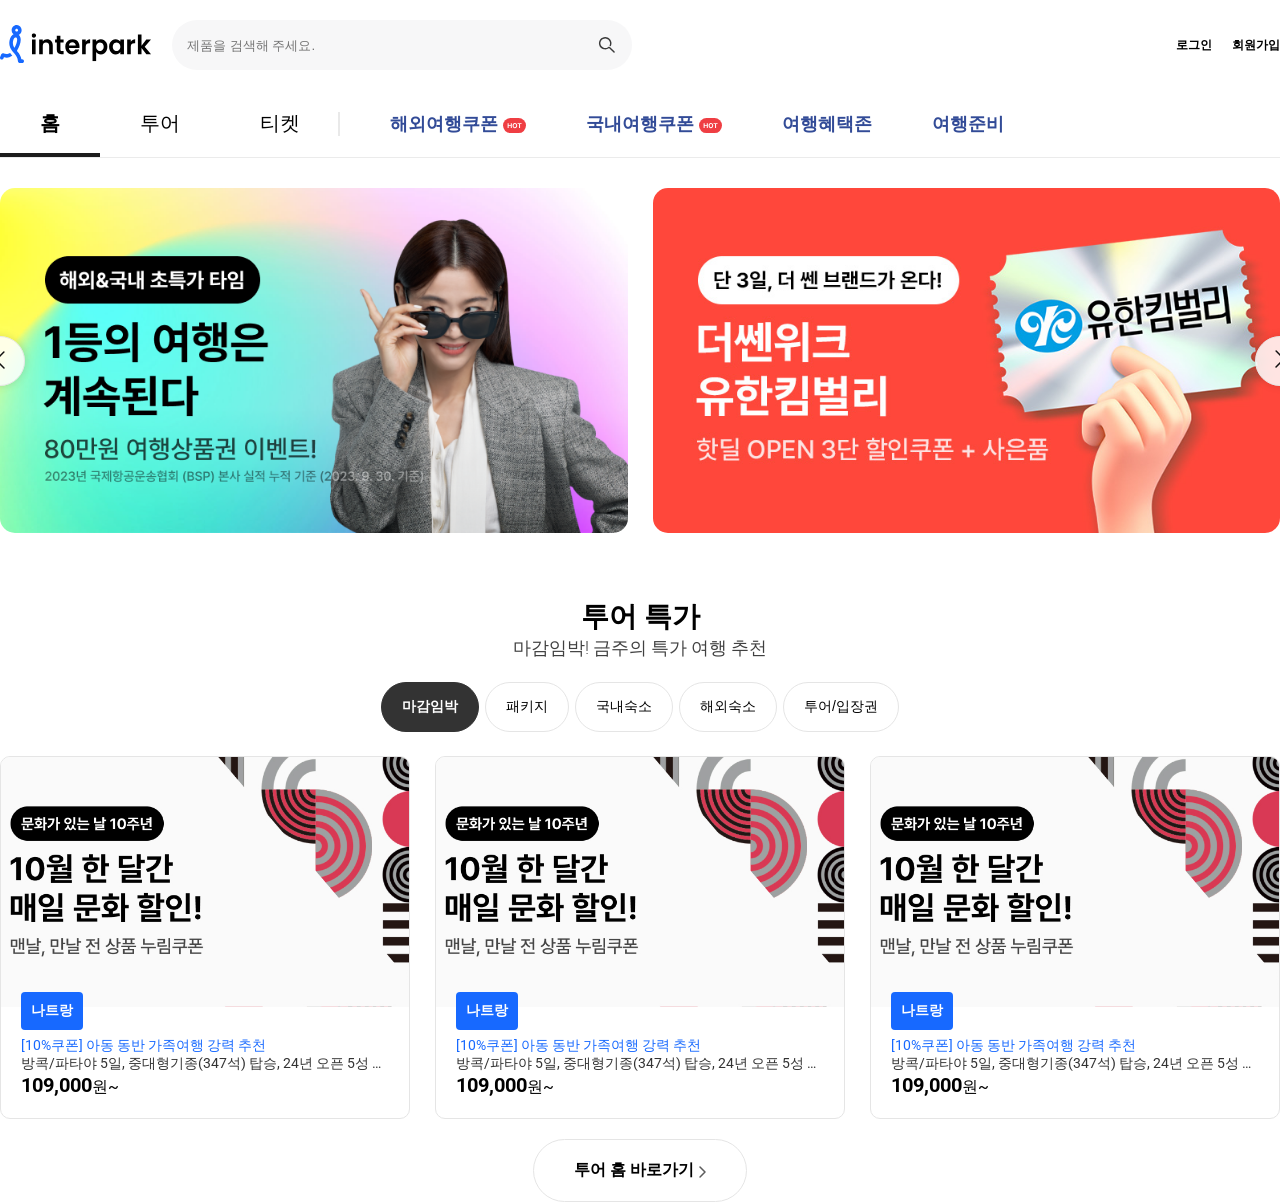
==== public/index.html @ 7f4642c9 "js_01(5/19)" ====
<!DOCTYPE html>
<html lang="ko">
  <head>
    <meta charset="UTF-8" />
    <meta name="viewport" content="width=device-width, initial-scale=1.0" />
    <title>나의 til</title>
    <link rel="stylesheet" href="css/common.css" />
    <link rel="stylesheet" href="css/header.css" />
    <link rel="stylesheet" href="css/banner.css" />
    <link rel="stylesheet" href="css/tour.css" />
    <!-- js 초기 코드  -->
    <script src="js/index.js"></script>
    <script src="js/header.js"></script>
  </head>

  <body>
    <!-- 전체 레이아웃  -->
    <div class="wrap">
      <!-- 상단 -->
      <header class="header">
        <div class="layout">
          <!-- 상단의 위 -->
          <div class="header_top">
            <div class="header_top_left">
              <!-- 로고 -->
              <div class="logo">
                <a href="http://www.interpark.com" target="_blank">
                  <img src="images/logo.svg" alt="로고" title="인터파크" />
                </a>
              </div>
              <!-- 제품검색 -->
              <div class="search">
                <!-- 제품 검색 API 연동 -->
                <form class="search_form">
                  <input
                    class="search_form_word"
                    type="text"
                    placeholder="제품을 검색해 주세요."
                  />
                  <input
                    class="search_form_button"
                    type="submit"
                    value="검색"
                  />
                </form>
              </div>
            </div>
            <div class="header_top_right">
              <ul class="member">
                <li><a href="#">로그인</a></li>
                <li><a href="#">회원가입</a></li>
              </ul>
            </div>
          </div>
          <!-- 상단의 아래 -->
          <div class="header_bottom">
            <div class="header_bottom_nav">
              <ul class="nav">
                <li><a href="#" class="focus">홈</a></li>
                <li><a href="#">투어</a></li>
                <li><a href="#">티켓</a></li>
              </ul>
            </div>
            <div class="header_bottom_eventmenu">
              <ul class="cupon">
                <li>
                  <a href="#">
                    해외여행쿠폰
                    <img
                      src="images/badge_hot.svg"
                      alt="해외여행쿠폰"
                      title="해외여행쿠폰"
                    />
                  </a>
                </li>
                <li>
                  <a href="#">
                    국내여행쿠폰
                    <img
                      src="images/badge_hot.svg"
                      alt="국내여행쿠폰"
                      title="국내여행쿠폰"
                    />
                  </a>
                </li>
                <li><a href="#">여행혜택존</a></li>
                <li><a href="#">여행준비</a></li>
              </ul>
            </div>
          </div>
        </div>
      </header>
      <!-- 메인 -->
      <main>
        <div class="layout">
          <!-- Banner -->
          <div class="banner">
            <div class="banner_slide">
              <div class="banner_list">
                <a href="#">
                  <img src="images/v1.png" alt="banner" title="배너" />
                </a>
              </div>
              <div class="banner_list">
                <a href="#">
                  <img src="images/v2.jpg" alt="banner2" title="배너2" />
                </a>
              </div>
            </div>

            <button class="slide_bt banner_left">
              <img src="images/slider_arrow.svg" alt="left" title="left" />
            </button>

            <button class="slide_bt banner_right">
              <img src="images/slider_arrow.svg" alt="right" title="right" />
            </button>
          </div>
          <!-- Tour -->
          <div class="tour">
            <div class="section_top">
              <h2 class="section_title">투어 특가</h2>
              <span class="section_desc">마감임박! 금주의 특가 여행 추천</span>
            </div>
            <div class="section_list">
              <!--Start 목록영역 -->
              <div class="section_category">
                <ul class="section_category_bts">
                  <li><button class="cate_focus">마감임박</button></li>
                  <li><button>패키지</button></li>
                  <li><button>국내숙소</button></li>
                  <li><button>해외숙소</button></li>
                  <li><button>투어/입장권</button></li>
                </ul>
              </div>
              <div class="section_slide">
                <!--Start 추후 JSON 데이터 연동으로 변경 예정 -->
                <div class="item">
                  <a href="#">
                    <div class="item_image">
                      <img src="images/v3.jpg" alt="나트랑" title="나트랑" />
                    </div>

                    <span class="item_name">나트랑</span>

                    <div class="item_text">
                      <span class="item_cupon">
                        [10%쿠폰] 아동 동반 가족여행 강력 추천
                      </span>
                      <p class="item_desc">
                        방콕/파타야 5일, 중대형기종(347석) 탑승, 24년 오픈 5성
                        윈덤 좀티엔 파타야,마사지 2시간,핵심일정 포함
                      </p>
                      <span class="item_price"><b>109,000</b>원~</span>
                    </div>
                  </a>
                </div>
                <div class="item">
                  <a href="#">
                    <div class="item_image">
                      <img src="images/v3.jpg" alt="나트랑" title="나트랑" />
                    </div>

                    <span class="item_name">나트랑</span>

                    <div class="item_text">
                      <span class="item_cupon">
                        [10%쿠폰] 아동 동반 가족여행 강력 추천
                      </span>
                      <p class="item_desc">
                        방콕/파타야 5일, 중대형기종(347석) 탑승, 24년 오픈 5성
                        윈덤 좀티엔 파타야,마사지 2시간,핵심일정 포함
                      </p>
                      <span class="item_price"><b>109,000</b>원~</span>
                    </div>
                  </a>
                </div>
                <div class="item">
                  <a href="#">
                    <div class="item_image">
                      <img src="images/v3.jpg" alt="나트랑" title="나트랑" />
                    </div>

                    <span class="item_name">나트랑</span>

                    <div class="item_text">
                      <span class="item_cupon">
                        [10%쿠폰] 아동 동반 가족여행 강력 추천
                      </span>
                      <p class="item_desc">
                        방콕/파타야 5일, 중대형기종(347석) 탑승, 24년 오픈 5성
                        윈덤 좀티엔 파타야,마사지 2시간,핵심일정 포함
                      </p>
                      <span class="item_price"><b>109,000</b>원~</span>
                    </div>
                  </a>
                </div>

                <!--End 추후 JSON 데이터 연동으로 변경 예정 -->
              </div>
              <!--End 목록영역 -->
            </div>
            <div class="section_bts">
              <a href="#">
                투어 홈 바로가기
                <img
                  src="images/icon_linkArrow.svg"
                  alt="투어 홈 바로가기"
                  title="투어 홈 바로가기"
                />
              </a>
            </div>
          </div>
          <!-- Trip -->
          <div></div>
          <!-- Ticket -->
          <div></div>
          <!-- Live -->
          <div></div>
        </div>
      </main>
      <!-- 하단 -->
      <footer>
        <div></div>
      </footer>
    </div>
  </body>
</html>
---- public/css/common.css ----
@charset "utf-8";
@import url("https://fonts.googleapis.com/css2?family=Noto+Sans:ital,wght@0,100..900;1,100..900&family=Roboto:ital,wght@0,100..900;1,100..900&display=swap");
* {
  margin: 0;
  padding: 0;
  box-sizing: border-box;
  outline-style: none;
}

/* 태그 선택 : 추천하는 각 태그별 기본값 */
a {
  text-decoration: none;
  /* 디자인 보고 수정 */
  color: #000000;
}
ul {
  list-style: none;
}
html {
  width: 100%;
  /* 디자인 보고 수정 */
  font-size: 12px;
}

body {
  width: 100%;
  font-size: 1rem;
  /* 디자인 보고 수정 */
  color: #000000;
  /* 글꼴이 필요로 함. */
  font-family: "Segoe UI", Roboto, Arial, "Noto Sans", sans-serif;
  letter-spacing: 0px;
  word-spacing: 0px;
}
.wrap {
  width: 100%;
}
.layout {
  max-width: 1280px;
  width: 100%;

  margin: 0 auto;
  /* margin-top: 0;
  margin-bottom: 0;
  margin-left: auto;
  margin-right: auto; */
}
---- public/css/header.css ----
.header {
  width: 100%;
  background-color: #ffffff;
  border-bottom: 1px solid #ebebeb;
}

.header_top {
  width: 100%;
  display: flex;
  justify-content: space-between;
  align-items: center;

  /* margin-top: 30px; */
  /* margin-bottom: 30px; */
  margin: 20px 0;
}

.header_top_left {
  display: flex;
  align-items: center;
  gap: 20px;
}

.logo > a > img {
  width: 152px;
  height: auto;
}

.search {
}
.search_form {
  display: flex;
  align-items: center;
  width: 460px;
}

.search_form_word {
  width: calc(100% - 50px);
  height: 50px;
  background-color: #f7f7f8;
  border: none;
  border-radius: 25px 0px 0px 25px;
  padding-left: 15px;
}
.search_form_button {
  width: 50px;
  height: 50px;
  background-color: #f7f7f8;
  border: none;
  border-radius: 0px 25px 25px 0px;
  font-size: 0;
  cursor: pointer;

  /* background-color: red;
  background-image: url("../images/btn_search.svg");
  background-repeat: no-repeat;
  background-position: center;
  background-size: 18px; */

  background: #f7f7f8 url("../images/btn_search.svg") no-repeat center;
  background-size: 18px;
}

.header_top_right {
}
.member {
  display: flex;
  gap: 20px;
}
.member > li > a {
  font-size: 12px;
  font-weight: 700;
  color: #000000;
  line-height: 16px;
}

.header_bottom {
  width: 100%;
  display: flex;
  align-items: center;
}
.header_bottom_nav {
}
.nav {
  position: relative;
  display: flex;
  gap: 0px;
}
.nav::after {
  content: "";
  display: block;
  position: absolute;
  right: 0;
  /* top: calc(100% - 50% - 24px / 2); */
  top: 50%;
  transform: translateY(-50%);

  width: 2px;
  height: 24px;
  background-color: #e9e9e9;
}

.nav li a {
  position: relative;

  display: block;
  font-size: 20px;
  font-weight: 400;
  padding: 20px 40px;
}

.nav li a.focus {
  font-weight: 700 !important;
}
.nav li a.focus::after {
  content: "";

  position: absolute;
  left: 0;
  bottom: 0;

  display: block;
  width: 100%;
  height: 4px;
  background-color: #1c1c1c;
}

.header_bottom_eventmenu {
}
.cupon {
  display: flex;
  align-items: center;
  gap: 20px;
  margin-left: 30px;
}
.cupon > li > a {
  display: flex;
  align-items: center;
  gap: 5px;

  font-size: 18px;
  font-weight: 600;
  color: #324b97;
  padding: 0 20px;
}
.cupon li a img {
  transform: translateY(10%);
}
---- public/css/banner.css ----
.banner {
  position: relative;
  margin-top: 30px;
}
.banner_slide {
  display: flex;
  gap: 25px;
}

.banner_list {
  border-radius: 15px;
  overflow: hidden;
}
/* 이미지가 영역에 가득 채워지고 비율이 유지되도록 처리  */
.banner_list img {
  width: 100%;
  height: 100%;
  /* 비율을 유지하면서 영역에 이미지 가득 채우기 */
  object-fit: cover;
  display: block;
}
.slide_bt {
  position: absolute;
  top: 50%;
  /* transform: translateY(-50%); */
  width: 50px;
  height: 50px;
  border-radius: 50%;

  cursor: pointer;

  border: 1px solid #e6e6e6;
  background-color: rgba(255, 255, 255, 0.85);
  box-shadow: 0 0 8px rgba(0, 0, 0, 0.13);
}
.banner_left {
  left: 0;
  transform: translateX(-50%) translateY(-50%) rotateY(180deg);
}
.banner_right {
  right: 0;
  transform: translateX(50%) translateY(-50%);
}
---- public/css/tour.css ----
.tour {
  margin-top: 65px;
}

.section_top {
  padding-bottom: 22px;
}
.section_title {
  text-align: center;
  font-size: 28px;
  font-weight: 700;
}
.section_desc {
  display: block;
  text-align: center;
  font-size: 18px;
  font-weight: 300;
  color: rgba(0, 0, 0, 0.75);
}
.section_list {
}
.section_category {
  display: flex;
  justify-content: center;
  padding-bottom: 24px;
}
.section_category_bts {
  display: flex;
  gap: 6px;
}
.section_category_bts > li {
}
.section_category_bts > li > button {
  border: 1px solid #e5e5e5;
  background-color: #ffffff;
  padding: 15px 20px;
  border-radius: 52px;
  cursor: pointer;

  font-size: 14px;
  font-weight: 400;
}
.section_category_bts > li > button.cate_focus {
  border: 1px solid #333333;
  color: #fff;
  background-color: #333333;
  font-weight: 700;
}

.section_slide {
  display: flex;
  gap: 25px;
  margin-bottom: 20px;
}
.item {
  position: relative;
  overflow: hidden;
  border: 1px solid #e5e5e5;
  border-radius: 10px;
}

.item > a {
}
.item_image {
  width: 100%;
  height: 250px;
  overflow: hidden;
  margin-bottom: 25px;
}

.item_image > img {
  width: 100%;
  /* 비율을 유지하면서 영역에 이미지 가득 채우기 */
  height: 100%;
  object-fit: cover;
  display: block;
}
.item_name {
  position: absolute;
  left: 20px;
  top: 235px;

  background-color: #1769ff;
  color: #fff;
  font-size: 14px;
  font-weight: 600;

  border-radius: 4px;
  padding: 10px;
}

.item_text {
  padding: 20px;
  padding-top: 5px;
}

.item_cupon {
  display: block;
  font-size: 14px;
  font-weight: 400;
  color: #1769ff;
  /* 줄내림 방지 */
  white-space: nowrap;
  /* 말줄임 처리 */
  overflow: hidden;
  text-overflow: ellipsis;
}
.item_desc {
  display: block;
  font-size: 14px;
  font-weight: 400;
  color: #333;
  /* 줄내림 방지 */
  white-space: nowrap;
  /* 말줄임 처리 */
  overflow: hidden;
  text-overflow: ellipsis;
}
.item_price {
  font-size: 16px;
  font-weight: 400;
}
.item_price > b {
  font-size: 20px;
  font-weight: 700;
}

.section_bts {
  display: flex;
  justify-content: center;
}
.section_bts > a {
  border: 1px solid #e5e5e5;
  padding: 20px 40px;
  border-radius: 40px;

  background-color: #fff;
  font-size: 16px;
  font-weight: 700;

  display: flex;
  align-items: center;
  gap: 5px;
}
.section_bts > a > img {
  transform: translateY(1px);
}
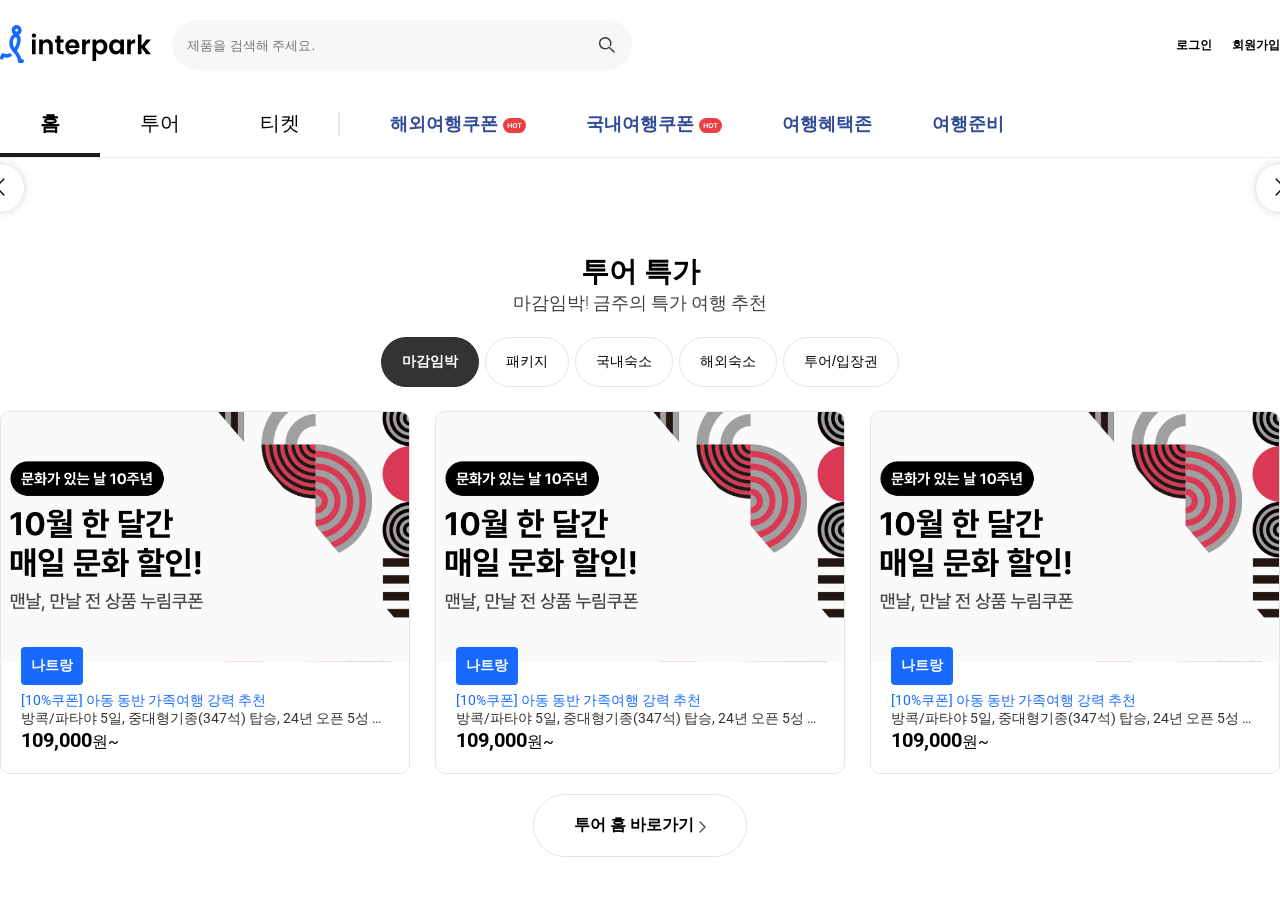
==== commit 6d7b3bb0: "5/20 수업" ====
--- a/public/index.html
+++ b/public/index.html
@@ -4,13 +4,22 @@
     <meta charset="UTF-8" />
     <meta name="viewport" content="width=device-width, initial-scale=1.0" />
     <title>나의 til</title>
+    <!-- 외부라이브러리 -->
+    <link
+      rel="stylesheet"
+      href="https://cdn.jsdelivr.net/npm/swiper@11/swiper-bundle.min.css"
+    />
+    <script src="https://cdn.jsdelivr.net/npm/swiper@11/swiper-bundle.min.js"></script>
+
     <link rel="stylesheet" href="css/common.css" />
     <link rel="stylesheet" href="css/header.css" />
     <link rel="stylesheet" href="css/banner.css" />
     <link rel="stylesheet" href="css/tour.css" />
+
     <!-- js 초기 코드  -->
     <script src="js/index.js"></script>
     <script src="js/header.js"></script>
+    <script src="js/banner.js"></script>
   </head>
 
   <body>
@@ -95,17 +104,12 @@
         <div class="layout">
           <!-- Banner -->
           <div class="banner">
-            <div class="banner_slide">
-              <div class="banner_list">
-                <a href="#">
-                  <img src="images/v1.png" alt="banner" title="배너" />
-                </a>
-              </div>
-              <div class="banner_list">
-                <a href="#">
-                  <img src="images/v2.jpg" alt="banner2" title="배너2" />
-                </a>
-              </div>
+            <!-- 절대로 swiper 단어 고치지 않는다 -->
+            <div class="swiper sw_banner">
+              <div class="swiper-wrapper">
+                <!-- API 연동 -->
+              </div>
+              <div class="swiper-pagination"></div>
             </div>
 
             <button class="slide_bt banner_left">
--- a/public/css/header.css
+++ b/public/css/header.css
@@ -1,10 +1,20 @@
 .header {
+  position: relative;
   width: 100%;
   background-color: #ffffff;
   border-bottom: 1px solid #ebebeb;
 }
+.header_down {
+  position: fixed;
+  left: 0;
+  top: 0;
+  width: 100%;
+  z-index: 100;
+}
 
 .header_top {
+  /* 좌표 기준을 세워주자 */
+  position: relative;
   width: 100%;
   display: flex;
   justify-content: space-between;
@@ -13,6 +23,9 @@
   /* margin-top: 30px; */
   /* margin-bottom: 30px; */
   margin: 20px 0;
+}
+.header_top_down {
+  margin: 0px;
 }
 
 .header_top_left {
@@ -28,6 +41,12 @@
 
 .search {
 }
+.search_down {
+  position: absolute;
+  left: 350px;
+  top: 10px;
+}
+
 .search_form {
   display: flex;
   align-items: center;
@@ -62,11 +81,18 @@
 }
 
 .header_top_right {
+  position: relative;
 }
 .member {
   display: flex;
   gap: 20px;
 }
+.member_down {
+  position: absolute;
+  right: 0;
+  top: 30px;
+}
+
 .member > li > a {
   font-size: 12px;
   font-weight: 700;
@@ -112,6 +138,7 @@
 .nav li a.focus {
   font-weight: 700 !important;
 }
+
 .nav li a.focus::after {
   content: "";
 
@@ -143,6 +170,6 @@
   color: #324b97;
   padding: 0 20px;
 }
-.cupon li a img {
+.cupon > li > a > img {
   transform: translateY(10%);
 }
--- a/public/css/banner.css
+++ b/public/css/banner.css
@@ -5,6 +5,9 @@
 .banner_slide {
   display: flex;
   gap: 25px;
+}
+.sw_banner {
+  border-radius: 15px;
 }
 
 .banner_list {
@@ -32,6 +35,9 @@
   border: 1px solid #e6e6e6;
   background-color: rgba(255, 255, 255, 0.85);
   box-shadow: 0 0 8px rgba(0, 0, 0, 0.13);
+
+  z-index: 100;
+
 }
 .banner_left {
   left: 0;
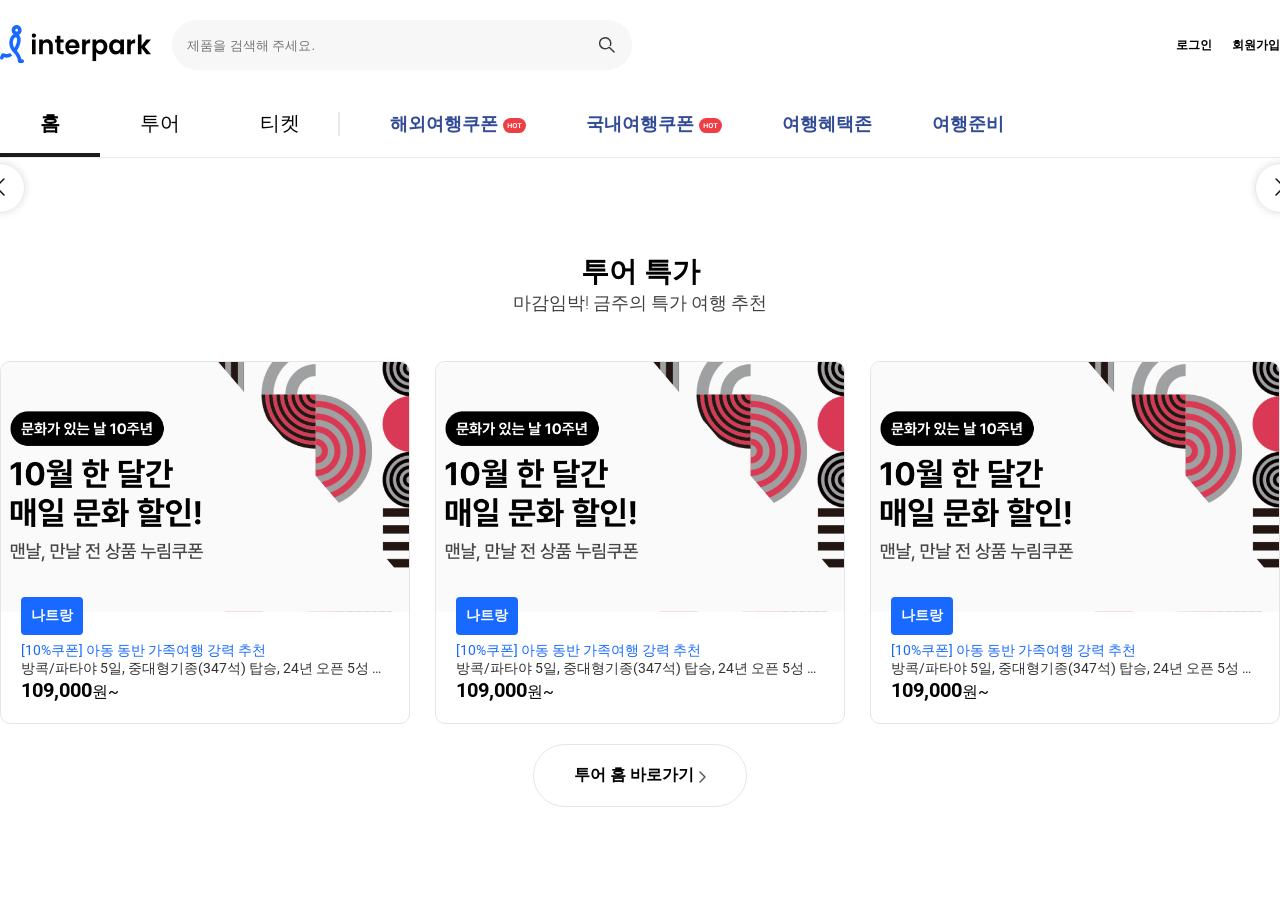
==== commit ac43419e: "[docs] js 5/21 수업" ====
--- a/public/index.html
+++ b/public/index.html
@@ -20,6 +20,7 @@
     <script src="js/index.js"></script>
     <script src="js/header.js"></script>
     <script src="js/banner.js"></script>
+    <script src="js/tour.js"></script>
   </head>
 
   <body>
@@ -130,11 +131,7 @@
               <!--Start 목록영역 -->
               <div class="section_category">
                 <ul class="section_category_bts">
-                  <li><button class="cate_focus">마감임박</button></li>
-                  <li><button>패키지</button></li>
-                  <li><button>국내숙소</button></li>
-                  <li><button>해외숙소</button></li>
-                  <li><button>투어/입장권</button></li>
+              <!-- API 연동 -->
                 </ul>
               </div>
               <div class="section_slide">
--- a/public/css/tour.css
+++ b/public/css/tour.css
@@ -36,9 +36,10 @@
   padding: 15px 20px;
   border-radius: 52px;
   cursor: pointer;
-
   font-size: 14px;
   font-weight: 400;
+
+  transition: all 0.4s;
 }
 .section_category_bts > li > button.cate_focus {
   border: 1px solid #333333;
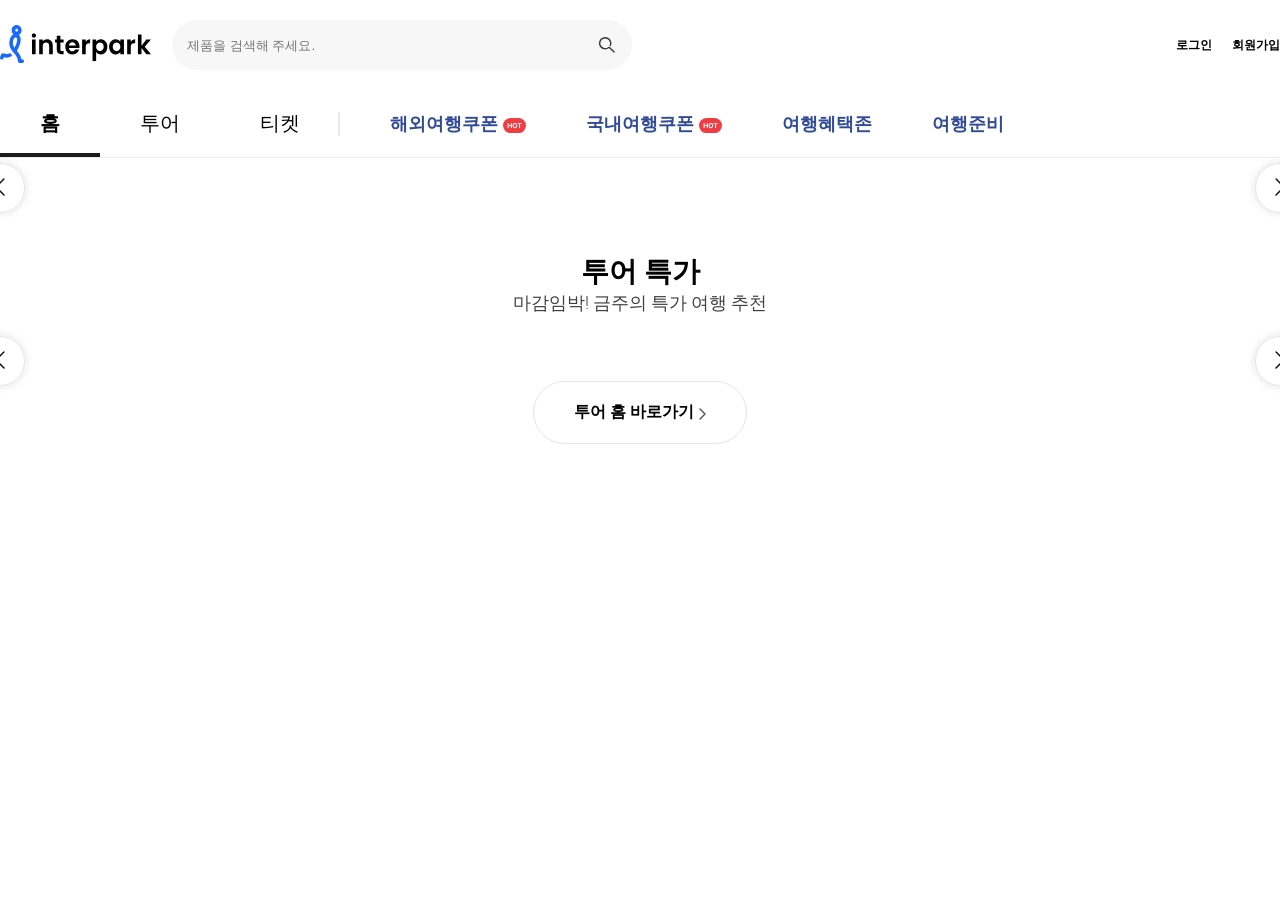
==== commit f772bd7f: "5/22 js 수업" ====
--- a/public/index.html
+++ b/public/index.html
@@ -131,74 +131,31 @@
               <!--Start 목록영역 -->
               <div class="section_category">
                 <ul class="section_category_bts">
-              <!-- API 연동 -->
+                  <!-- API 연동 -->
                 </ul>
               </div>
+
               <div class="section_slide">
-                <!--Start 추후 JSON 데이터 연동으로 변경 예정 -->
-                <div class="item">
-                  <a href="#">
-                    <div class="item_image">
-                      <img src="images/v3.jpg" alt="나트랑" title="나트랑" />
-                    </div>
-
-                    <span class="item_name">나트랑</span>
-
-                    <div class="item_text">
-                      <span class="item_cupon">
-                        [10%쿠폰] 아동 동반 가족여행 강력 추천
-                      </span>
-                      <p class="item_desc">
-                        방콕/파타야 5일, 중대형기종(347석) 탑승, 24년 오픈 5성
-                        윈덤 좀티엔 파타야,마사지 2시간,핵심일정 포함
-                      </p>
-                      <span class="item_price"><b>109,000</b>원~</span>
-                    </div>
-                  </a>
-                </div>
-                <div class="item">
-                  <a href="#">
-                    <div class="item_image">
-                      <img src="images/v3.jpg" alt="나트랑" title="나트랑" />
-                    </div>
-
-                    <span class="item_name">나트랑</span>
-
-                    <div class="item_text">
-                      <span class="item_cupon">
-                        [10%쿠폰] 아동 동반 가족여행 강력 추천
-                      </span>
-                      <p class="item_desc">
-                        방콕/파타야 5일, 중대형기종(347석) 탑승, 24년 오픈 5성
-                        윈덤 좀티엔 파타야,마사지 2시간,핵심일정 포함
-                      </p>
-                      <span class="item_price"><b>109,000</b>원~</span>
-                    </div>
-                  </a>
-                </div>
-                <div class="item">
-                  <a href="#">
-                    <div class="item_image">
-                      <img src="images/v3.jpg" alt="나트랑" title="나트랑" />
-                    </div>
-
-                    <span class="item_name">나트랑</span>
-
-                    <div class="item_text">
-                      <span class="item_cupon">
-                        [10%쿠폰] 아동 동반 가족여행 강력 추천
-                      </span>
-                      <p class="item_desc">
-                        방콕/파타야 5일, 중대형기종(347석) 탑승, 24년 오픈 5성
-                        윈덤 좀티엔 파타야,마사지 2시간,핵심일정 포함
-                      </p>
-                      <span class="item_price"><b>109,000</b>원~</span>
-                    </div>
-                  </a>
+                <!-- Swipe 투어 영역 -->
+                <div class="swiper sw_tour">
+                  <div class="swiper-wrapper">
+                    <!-- API 연동 -->
+                  </div>
                 </div>
 
-                <!--End 추후 JSON 데이터 연동으로 변경 예정 -->
+                <button class="slide_bt tour_prev banner_left">
+                  <img src="images/slider_arrow.svg" alt="left" title="left" />
+                </button>
+
+                <button class="slide_bt tour_next banner_right">
+                  <img
+                    src="images/slider_arrow.svg"
+                    alt="right"
+                    title="right"
+                  />
+                </button>
               </div>
+
               <!--End 목록영역 -->
             </div>
             <div class="section_bts">
--- a/public/css/tour.css
+++ b/public/css/tour.css
@@ -1,4 +1,5 @@
 .tour {
+  position: relative;
   margin-top: 65px;
 }
 
@@ -18,6 +19,7 @@
   color: rgba(0, 0, 0, 0.75);
 }
 .section_list {
+  position: relative;
 }
 .section_category {
   display: flex;
@@ -49,8 +51,8 @@
 }
 
 .section_slide {
-  display: flex;
-  gap: 25px;
+  position: relative;
+
   margin-bottom: 20px;
 }
 .item {
@@ -146,3 +148,8 @@
 .section_bts > a > img {
   transform: translateY(1px);
 }
+
+/* swiper 버튼 비활성시 표현 */
+.swiper-button-disabled {
+  display: none !important;
+}
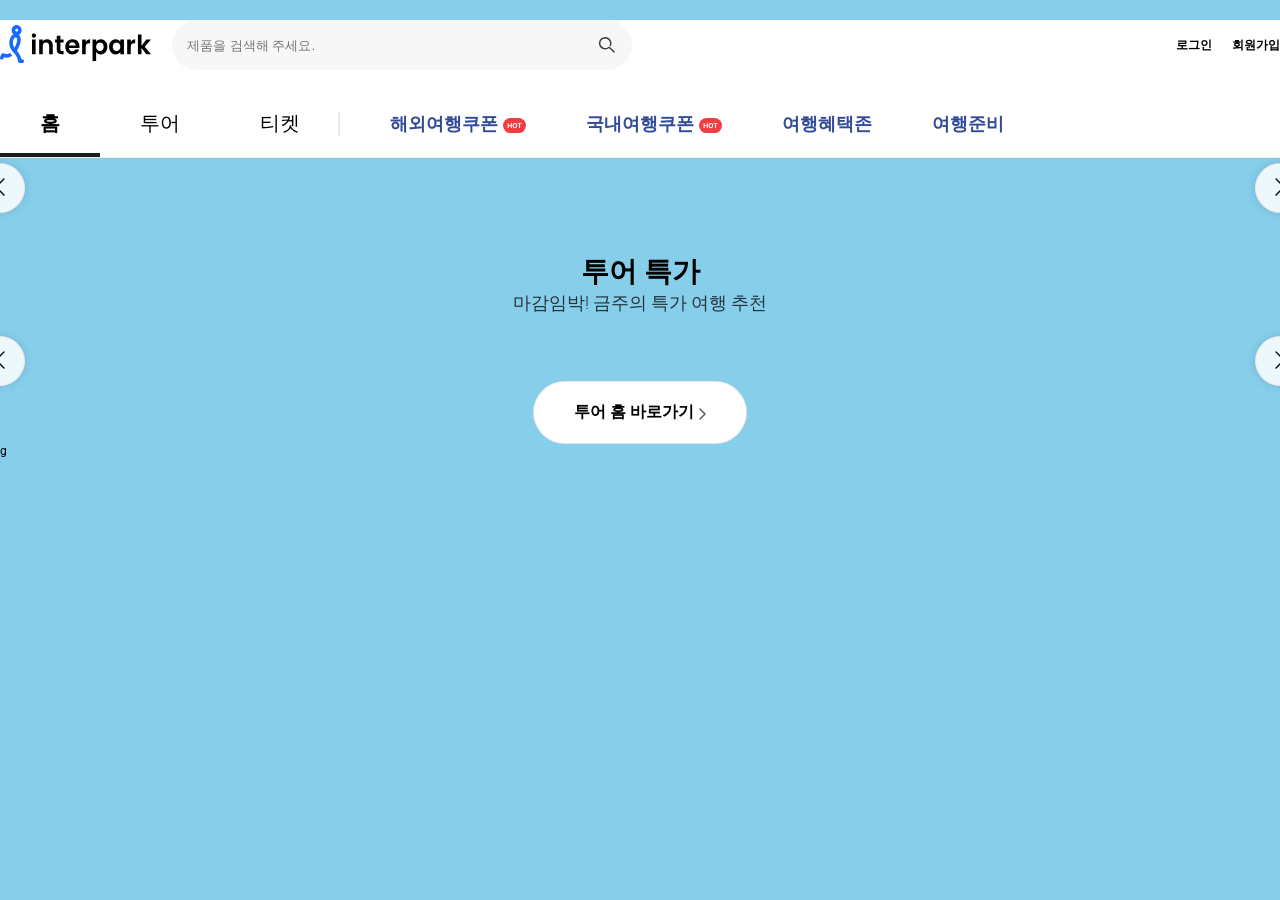
==== commit bd31933d: "5/22 css 수업" ====
--- a/public/index.html
+++ b/public/index.html
@@ -184,3 +184,4 @@
     </div>
   </body>
 </html>
+g
--- a/public/css/common.css
+++ b/public/css/common.css
@@ -1,5 +1,6 @@
 @charset "utf-8";
 @import url("https://fonts.googleapis.com/css2?family=Noto+Sans:ital,wght@0,100..900;1,100..900&family=Roboto:ital,wght@0,100..900;1,100..900&display=swap");
+
 * {
   margin: 0;
   padding: 0;
@@ -45,3 +46,31 @@
   margin-left: auto;
   margin-right: auto; */
 }
+/* 반응형 작업 */
+body {
+  background-color: skyblue;
+}
+
+@media screen and (max-width: 1024px) {
+  body {
+    background-color: aqua;
+  }
+}
+
+@media screen and (max-width: 960px) {
+  body {
+    background-color: orange;
+  }
+}
+
+@media screen and (max-width: 760px) {
+  body {
+    background-color: hotpink;
+  }
+}
+
+@media screen and (max-width: 640px) {
+  body {
+    background-color: yellowgreen;
+  }
+}
--- a/public/css/header.css
+++ b/public/css/header.css
@@ -3,13 +3,14 @@
   width: 100%;
   background-color: #ffffff;
   border-bottom: 1px solid #ebebeb;
+  z-index: 999;
 }
 .header_down {
   position: fixed;
   left: 0;
   top: 0;
   width: 100%;
-  z-index: 100;
+  z-index: 999;
 }
 
 .header_top {
--- a/public/css/banner.css
+++ b/public/css/banner.css
@@ -1,6 +1,11 @@
 .banner {
   position: relative;
   margin-top: 30px;
+}
+/* 스크롤시 헤더가 반영안되는 부분 반영해서 레이아웃 적용*/
+.banner_fix {
+  padding-top: 50px;
+
 }
 .banner_slide {
   display: flex;
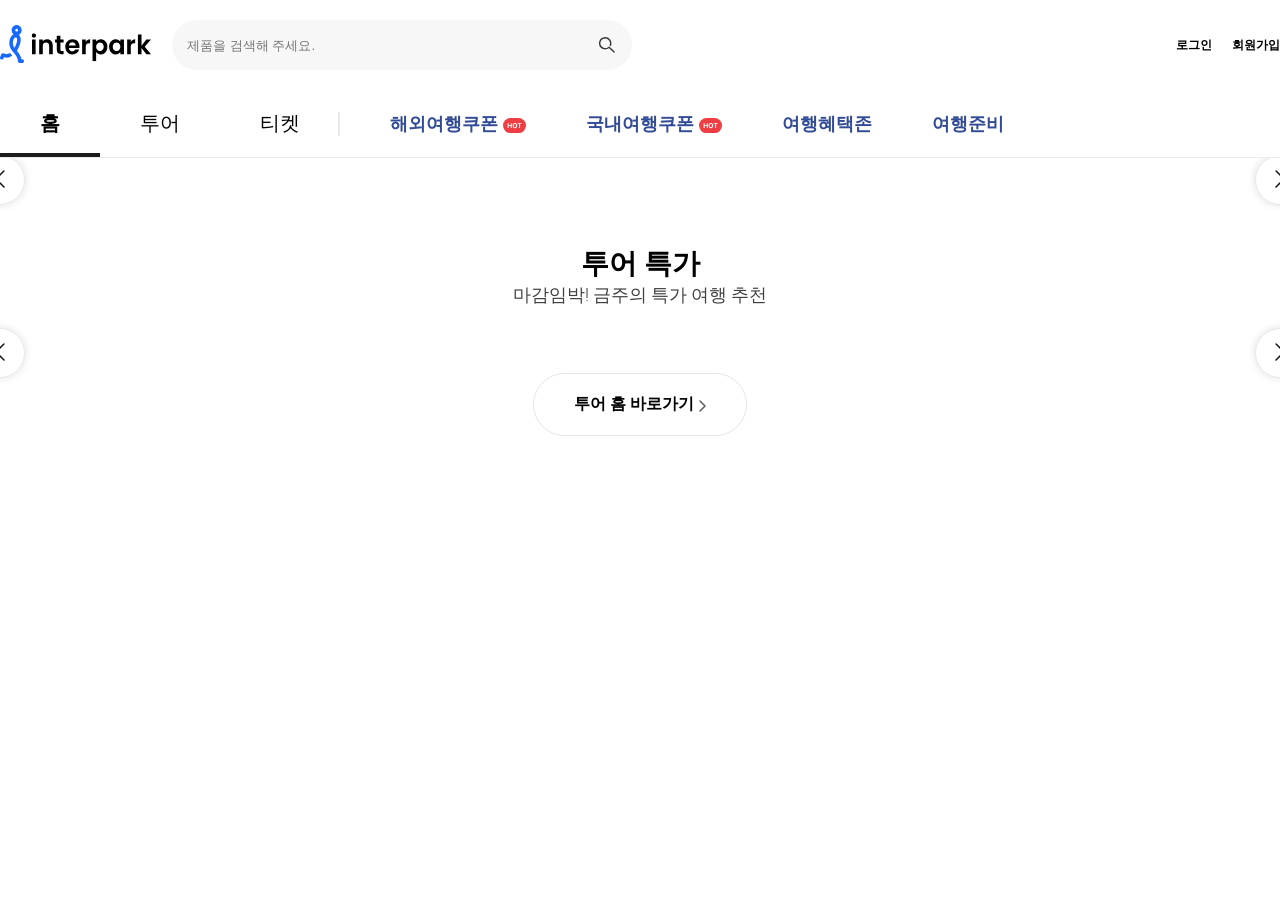
==== commit 5f2eeb65: "5/23 수업" ====
--- a/public/index.html
+++ b/public/index.html
@@ -4,6 +4,10 @@
     <meta charset="UTF-8" />
     <meta name="viewport" content="width=device-width, initial-scale=1.0" />
     <title>나의 til</title>
+    <link
+      rel="stylesheet"
+      href="https://necolas.github.io/normalize.css/8.0.1/normalize.css"
+    />
     <!-- 외부라이브러리 -->
     <link
       rel="stylesheet"
@@ -66,7 +70,7 @@
           <div class="header_bottom">
             <div class="header_bottom_nav">
               <ul class="nav">
-                <li><a href="#" class="focus">홈</a></li>
+                <li class="home"><a href="#" class="focus">홈</a></li>
                 <li><a href="#">투어</a></li>
                 <li><a href="#">티켓</a></li>
               </ul>
@@ -100,8 +104,11 @@
           </div>
         </div>
       </header>
+      <!-- 모바일 상단 -->
+      <div class="m_header">모바일 헤더</div>
+
       <!-- 메인 -->
-      <main>
+      <main class="main">
         <div class="layout">
           <!-- Banner -->
           <div class="banner">
@@ -113,11 +120,11 @@
               <div class="swiper-pagination"></div>
             </div>
 
-            <button class="slide_bt banner_left">
+            <button class="slide_bt banner_prev slide_bt_left">
               <img src="images/slider_arrow.svg" alt="left" title="left" />
             </button>
 
-            <button class="slide_bt banner_right">
+            <button class="slide_bt banner_next slide_bt_right">
               <img src="images/slider_arrow.svg" alt="right" title="right" />
             </button>
           </div>
@@ -143,11 +150,11 @@
                   </div>
                 </div>
 
-                <button class="slide_bt tour_prev banner_left">
+                <button class="slide_bt tour_prev slide_bt_left">
                   <img src="images/slider_arrow.svg" alt="left" title="left" />
                 </button>
 
-                <button class="slide_bt tour_next banner_right">
+                <button class="slide_bt tour_next slide_bt_right">
                   <img
                     src="images/slider_arrow.svg"
                     alt="right"
@@ -184,4 +191,3 @@
     </div>
   </body>
 </html>
-g
--- a/public/css/common.css
+++ b/public/css/common.css
@@ -37,7 +37,7 @@
   width: 100%;
 }
 .layout {
-  max-width: 1280px;
+  max-width: 1280px; 
   width: 100%;
 
   margin: 0 auto;
@@ -47,30 +47,55 @@
   margin-right: auto; */
 }
 /* 반응형 작업 */
-body {
-  background-color: skyblue;
+@media all and (max-width: 1280px) {
+  .layout {
+    max-width: 1024;
+  }
 }
-
-@media screen and (max-width: 1024px) {
-  body {
-    background-color: aqua;
+@media all and (max-width: 1024px) {
+  .layout {
+    max-width: 760;
+  }
+}
+@media all and (max-width: 760px) {
+  .layout {
+    max-width: 100%;
   }
 }
 
-@media screen and (max-width: 960px) {
-  body {
-    background-color: orange;
-  }
+/* header 가 fixed 가 되면 강제로 padding 넣기 */
+.main_fixed {
+  padding-top: 150px;
 }
 
-@media screen and (max-width: 760px) {
-  body {
-    background-color: hotpink;
-  }
+/* sldie 관련 공통 */
+.slide_bt {
+  position: absolute;
+  top: 50%;
+  /* transform: translateY(-50%); */
+  width: 50px;
+  height: 50px;
+  border-radius: 50%;
+
+  cursor: pointer;
+
+  border: 1px solid #e6e6e6;
+  background-color: rgba(255, 255, 255, 0.85);
+  box-shadow: 0 0 8px rgba(0, 0, 0, 0.13);
+
+  z-index: 100;
+}
+.slide_bt_left {
+  left: 0;
+  transform: translateX(-50%) translateY(-50%) rotateY(180deg);
+}
+.slide_bt_right {
+  right: 0;
+  transform: translateX(50%) translateY(-50%);
+}
+/* swiper 버튼 비활성시 표현 */
+.swiper-button-disabled {
+  display: none !important;
 }
 
-@media screen and (max-width: 640px) {
-  body {
-    background-color: yellowgreen;
-  }
-}
+
--- a/public/css/header.css
+++ b/public/css/header.css
@@ -1,32 +1,39 @@
+main {
+  padding-top: 150px;
+}
+
 .header {
-  position: relative;
+  position: fixed;
+  left: 0;
+  top: 0;
+
+  z-index: 999;
   width: 100%;
   background-color: #ffffff;
   border-bottom: 1px solid #ebebeb;
-  z-index: 999;
 }
 .header_down {
   position: fixed;
-  left: 0;
   top: 0;
-  width: 100%;
+  left: 0;
   z-index: 999;
+  width: 100%;
 }
 
 .header_top {
   /* 좌표 기준을 세워주자 */
   position: relative;
-  width: 100%;
   display: flex;
   justify-content: space-between;
   align-items: center;
-
-  /* margin-top: 30px; */
-  /* margin-bottom: 30px; */
-  margin: 20px 0;
+  width: 100%;
+
+  /* padding-top: 30px; */
+  /* padding-bottom: 30px; */
+  padding: 20px 0;
 }
 .header_top_down {
-  margin: 0px;
+  padding: 0px;
 }
 
 .header_top_left {
@@ -44,8 +51,8 @@
 }
 .search_down {
   position: absolute;
+  top: 6px;
   left: 350px;
-  top: 10px;
 }
 
 .search_form {
@@ -65,11 +72,7 @@
 .search_form_button {
   width: 50px;
   height: 50px;
-  background-color: #f7f7f8;
-  border: none;
-  border-radius: 0px 25px 25px 0px;
   font-size: 0;
-  cursor: pointer;
 
   /* background-color: red;
   background-image: url("../images/btn_search.svg");
@@ -78,7 +81,11 @@
   background-size: 18px; */
 
   background: #f7f7f8 url("../images/btn_search.svg") no-repeat center;
+  background-color: #f7f7f8;
   background-size: 18px;
+  border: none;
+  border-radius: 0px 25px 25px 0px;
+  cursor: pointer;
 }
 
 .header_top_right {
@@ -90,21 +97,21 @@
 }
 .member_down {
   position: absolute;
+  top: 30px;
   right: 0;
-  top: 30px;
 }
 
 .member > li > a {
   font-size: 12px;
   font-weight: 700;
+  line-height: 16px;
   color: #000000;
-  line-height: 16px;
 }
 
 .header_bottom {
-  width: 100%;
-  display: flex;
-  align-items: center;
+  display: flex;
+  align-items: center;
+  width: 100%;
 }
 .header_bottom_nav {
 }
@@ -114,26 +121,26 @@
   gap: 0px;
 }
 .nav::after {
-  content: "";
-  display: block;
-  position: absolute;
-  right: 0;
+  position: absolute;
   /* top: calc(100% - 50% - 24px / 2); */
   top: 50%;
-  transform: translateY(-50%);
+  right: 0;
+  display: block;
 
   width: 2px;
   height: 24px;
   background-color: #e9e9e9;
+  transform: translateY(-50%);
+  content: "";
 }
 
 .nav li a {
   position: relative;
 
   display: block;
+  padding: 20px 40px;
   font-size: 20px;
   font-weight: 400;
-  padding: 20px 40px;
 }
 
 .nav li a.focus {
@@ -141,16 +148,15 @@
 }
 
 .nav li a.focus::after {
-  content: "";
-
-  position: absolute;
-  left: 0;
+  position: absolute;
   bottom: 0;
+  left: 0;
 
   display: block;
   width: 100%;
   height: 4px;
   background-color: #1c1c1c;
+  content: "";
 }
 
 .header_bottom_eventmenu {
@@ -164,13 +170,39 @@
 .cupon > li > a {
   display: flex;
   align-items: center;
-  gap: 5px;
+  padding: 0 20px;
 
   font-size: 18px;
   font-weight: 600;
   color: #324b97;
-  padding: 0 20px;
+  gap: 5px;
 }
 .cupon > li > a > img {
   transform: translateY(10%);
 }
+
+/* 모바일 헤더 */
+.m_header {
+  display: none;
+  position: fixed;
+  left: 0;
+  top: 0;
+  width: 100%;
+  height: 54px;
+  background-color: #fff;
+  border-bottom: 1px solid #ebebeb;
+  z-index: 999;
+}
+
+/* 반응형 작업 */
+@media all and (max-width: 1024px) {
+  main {
+    padding: 54px;
+  }
+  .header {
+    display: none;
+  }
+  .m_header {
+    display: block;
+  }
+}
--- a/public/css/banner.css
+++ b/public/css/banner.css
@@ -2,10 +2,9 @@
   position: relative;
   margin-top: 30px;
 }
-/* 스크롤시 헤더가 반영안되는 부분 반영해서 레이아웃 적용*/
+/* 스크롤시 헤더 높이가 반영안되는 부분 반영해서 레이아웃 적용 */
 .banner_fix {
   padding-top: 50px;
-
 }
 .banner_slide {
   display: flex;
@@ -27,28 +26,3 @@
   object-fit: cover;
   display: block;
 }
-.slide_bt {
-  position: absolute;
-  top: 50%;
-  /* transform: translateY(-50%); */
-  width: 50px;
-  height: 50px;
-  border-radius: 50%;
-
-  cursor: pointer;
-
-  border: 1px solid #e6e6e6;
-  background-color: rgba(255, 255, 255, 0.85);
-  box-shadow: 0 0 8px rgba(0, 0, 0, 0.13);
-
-  z-index: 100;
-
-}
-.banner_left {
-  left: 0;
-  transform: translateX(-50%) translateY(-50%) rotateY(180deg);
-}
-.banner_right {
-  right: 0;
-  transform: translateX(50%) translateY(-50%);
-}
--- a/public/css/tour.css
+++ b/public/css/tour.css
@@ -148,8 +148,3 @@
 .section_bts > a > img {
   transform: translateY(1px);
 }
-
-/* swiper 버튼 비활성시 표현 */
-.swiper-button-disabled {
-  display: none !important;
-}
